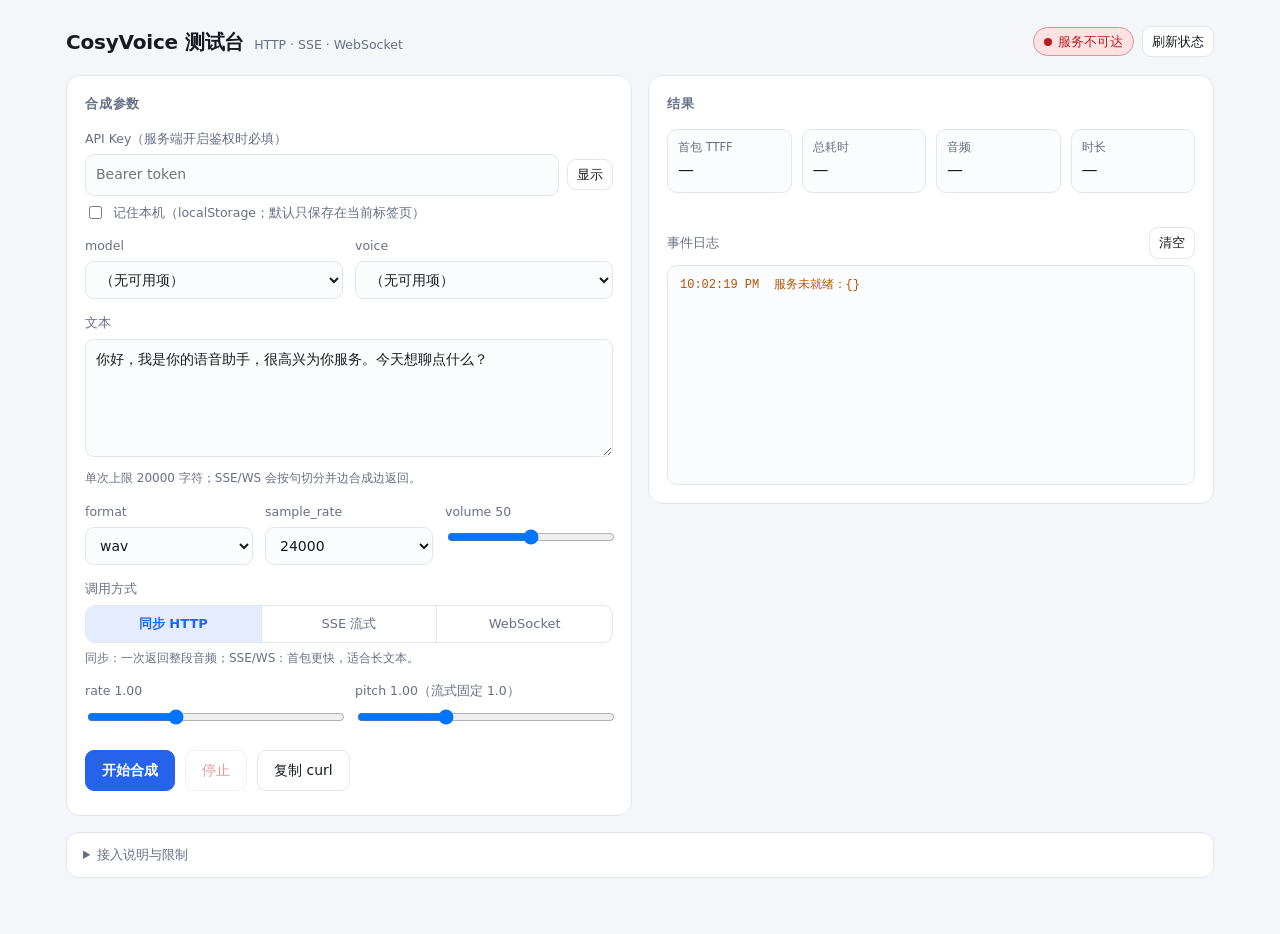
==== packages/runtime/src/cosyvoice_runtime/web/index.html @ f46a4af8 "feat: 添加自包含的浏览器测试控制台UI 新增静态UI页面路由，支持通过配置启用/禁用，添加相关配置项、包数据配置及测试用例。该UI为单HTML文件，无需构建步骤，可用于GPU主机验证，API密钥" ====
<!doctype html>
<html lang="zh-CN">
<head>
<meta charset="utf-8">
<meta name="viewport" content="width=device-width, initial-scale=1">
<meta name="color-scheme" content="light dark">
<title>CosyVoice 测试台</title>
<style>
  :root {
    --bg: #f4f6f9;
    --panel: #ffffff;
    --text: #171a20;
    --muted: #667085;
    --line: #e2e6ec;
    --field: #fbfcfd;
    --accent: #2563eb;
    --accent-text: #ffffff;
    --accent-weak: #e4edff;
    --ok: #15803d;
    --ok-weak: #dcfce7;
    --warn: #b45309;
    --warn-weak: #fef3c7;
    --err: #b91c1c;
    --err-weak: #fee2e2;
    --mono: ui-monospace, SFMono-Regular, Menlo, Consolas, "Liberation Mono", monospace;
  }
  @media (prefers-color-scheme: dark) {
    :root {
      --bg: #0e1116;
      --panel: #161a21;
      --text: #e7eaf0;
      --muted: #98a1b0;
      --line: #2a303b;
      --field: #1b2029;
      --accent: #5b9bff;
      --accent-text: #0b1220;
      --accent-weak: #1b2b47;
      --ok: #4ade80;
      --ok-weak: #14301f;
      --warn: #fbbf24;
      --warn-weak: #33270b;
      --err: #f87171;
      --err-weak: #38151a;
    }
  }
  * { box-sizing: border-box; }
  html, body { margin: 0; }
  body {
    background: var(--bg);
    color: var(--text);
    font: 14px/1.55 system-ui, -apple-system, "Segoe UI", "Noto Sans SC", "PingFang SC", "Microsoft YaHei", sans-serif;
  }
  .wrap { max-width: 1180px; margin: 0 auto; padding: 26px 16px 56px; }
  header { display: flex; align-items: center; justify-content: space-between; gap: 14px; flex-wrap: wrap; margin-bottom: 18px; }
  .brand { display: flex; align-items: baseline; gap: 10px; flex-wrap: wrap; }
  h1 { font-size: 20px; line-height: 1.2; margin: 0; letter-spacing: -0.01em; }
  .sub { color: var(--muted); font-size: 12.5px; }
  .status-line { display: flex; align-items: center; gap: 8px; flex-wrap: wrap; }
  .badge {
    display: inline-flex; align-items: center; gap: 6px;
    border: 1px solid var(--line); border-radius: 999px;
    padding: 4px 10px; font-size: 12.5px; color: var(--muted); background: var(--panel);
  }
  .dot { width: 8px; height: 8px; border-radius: 50%; background: var(--muted); flex: none; }
  .badge.ok { color: var(--ok); border-color: color-mix(in srgb, var(--ok) 40%, var(--line)); background: var(--ok-weak); }
  .badge.ok .dot { background: var(--ok); }
  .badge.warn { color: var(--warn); border-color: color-mix(in srgb, var(--warn) 40%, var(--line)); background: var(--warn-weak); }
  .badge.warn .dot { background: var(--warn); }
  .badge.err { color: var(--err); border-color: color-mix(in srgb, var(--err) 40%, var(--line)); background: var(--err-weak); }
  .badge.err .dot { background: var(--err); }
  button.small { padding: 5px 9px; font-size: 12.5px; }
  main { display: grid; grid-template-columns: minmax(0, 1fr) minmax(0, 1fr); gap: 16px; align-items: start; }
  @media (max-width: 920px) { main { grid-template-columns: minmax(0, 1fr); } }
  .panel {
    background: var(--panel); border: 1px solid var(--line); border-radius: 14px;
    padding: 18px; min-width: 0;
  }
  .panel h2 { font-size: 13px; text-transform: uppercase; letter-spacing: 0.06em; color: var(--muted); margin: 0 0 14px; font-weight: 600; }
  .field { margin-bottom: 14px; }
  .field > label, .legend { display: block; font-size: 12.5px; color: var(--muted); margin-bottom: 6px; }
  input[type="text"], input[type="password"], input[type="number"], select, textarea {
    width: 100%; background: var(--field); color: var(--text);
    border: 1px solid var(--line); border-radius: 9px; padding: 9px 10px;
    font: inherit; outline: none;
  }
  input:focus, select:focus, textarea:focus { border-color: var(--accent); box-shadow: 0 0 0 3px color-mix(in srgb, var(--accent) 18%, transparent); }
  textarea { resize: vertical; min-height: 118px; }
  .row { display: grid; grid-template-columns: repeat(2, minmax(0, 1fr)); gap: 12px; }
  .row.three { grid-template-columns: repeat(3, minmax(0, 1fr)); }
  @media (max-width: 560px) { .row, .row.three { grid-template-columns: minmax(0, 1fr); } }
  .seg { display: flex; border: 1px solid var(--line); border-radius: 10px; overflow: hidden; }
  .seg input { position: absolute; opacity: 0; pointer-events: none; }
  .seg label {
    flex: 1; text-align: center; padding: 8px 6px; cursor: pointer;
    font-size: 13px; color: var(--muted); border-right: 1px solid var(--line); user-select: none;
  }
  .seg label:last-of-type { border-right: 0; }
  .seg input:checked + label { background: var(--accent-weak); color: var(--accent); font-weight: 600; }
  .actions { display: flex; gap: 10px; flex-wrap: wrap; margin-top: 4px; }
  button {
    font: inherit; cursor: pointer; border-radius: 9px; padding: 9px 16px;
    border: 1px solid var(--line); background: var(--panel); color: var(--text);
  }
  button:hover:not(:disabled) { border-color: var(--accent); }
  button.primary { background: var(--accent); border-color: var(--accent); color: var(--accent-text); font-weight: 600; }
  button.primary:hover:not(:disabled) { filter: brightness(1.06); }
  button.danger { color: var(--err); }
  button:disabled { opacity: 0.45; cursor: not-allowed; }
  .hint { color: var(--muted); font-size: 12px; margin-top: 6px; }
  .metrics { display: grid; grid-template-columns: repeat(4, minmax(0, 1fr)); gap: 10px; margin-bottom: 14px; }
  @media (max-width: 560px) { .metrics { grid-template-columns: repeat(2, minmax(0, 1fr)); } }
  .metric { border: 1px solid var(--line); border-radius: 10px; padding: 9px 10px; background: var(--field); min-width: 0; }
  .metric .k { font-size: 11.5px; color: var(--muted); white-space: nowrap; overflow: hidden; text-overflow: ellipsis; }
  .metric .v { font-size: 16px; font-variant-numeric: tabular-nums; margin-top: 2px; overflow: hidden; text-overflow: ellipsis; }
  audio { width: 100%; margin: 4px 0 12px; }
  .log-head { display: flex; justify-content: space-between; align-items: center; gap: 8px; margin: 14px 0 6px; }
  pre#log {
    margin: 0; height: 220px; overflow: auto; background: var(--field); color: var(--text);
    border: 1px solid var(--line); border-radius: 10px; padding: 10px 12px;
    font-family: var(--mono); font-size: 12px; line-height: 1.6; white-space: pre-wrap; word-break: break-word;
  }
  .log-line.err { color: var(--err); }
  .log-line.ok { color: var(--ok); }
  .log-line.warn { color: var(--warn); }
  .log-line.dim { color: var(--muted); }
  details { margin-top: 16px; border: 1px solid var(--line); border-radius: 12px; background: var(--panel); padding: 12px 16px; }
  details summary { cursor: pointer; color: var(--muted); font-size: 13px; }
  details h3 { font-size: 13px; margin: 14px 0 6px; }
  details p, details li { color: var(--muted); font-size: 12.5px; }
  code { font-family: var(--mono); font-size: 12px; background: var(--field); border: 1px solid var(--line); border-radius: 5px; padding: 1px 5px; }
  .inline { display: flex; gap: 8px; align-items: center; }
  .inline input[type="checkbox"] { width: auto; }
  .inline label { margin: 0; font-size: 12.5px; color: var(--muted); }
  .grow { flex: 1; min-width: 0; }
</style>
</head>
<body>
<div class="wrap">
  <header>
    <div class="brand">
      <h1>CosyVoice 测试台</h1>
      <span class="sub">HTTP · SSE · WebSocket</span>
    </div>
    <div class="status-line">
      <span class="badge" id="status"><span class="dot"></span><span id="status-text">检查中…</span></span>
      <button type="button" class="small" id="refresh">刷新状态</button>
    </div>
  </header>

  <main>
    <section class="panel">
      <h2>合成参数</h2>

      <div class="field">
        <label for="api-key">API Key（服务端开启鉴权时必填）</label>
        <div class="inline">
          <input class="grow" type="password" id="api-key" autocomplete="off" placeholder="Bearer token">
          <button type="button" class="small" id="toggle-key" aria-label="显示或隐藏 API Key">显示</button>
        </div>
        <div class="inline" style="margin-top:7px">
          <input type="checkbox" id="remember-key">
          <label for="remember-key">记住本机（localStorage；默认只保存在当前标签页）</label>
        </div>
      </div>

      <div class="row">
        <div class="field">
          <label for="model">model</label>
          <select id="model"></select>
        </div>
        <div class="field">
          <label for="voice">voice</label>
          <select id="voice"></select>
        </div>
      </div>

      <div class="field">
        <label for="text">文本</label>
        <textarea id="text" spellcheck="false">你好，我是你的语音助手，很高兴为你服务。今天想聊点什么？</textarea>
        <div class="hint">单次上限 20000 字符；SSE/WS 会按句切分并边合成边返回。</div>
      </div>

      <div class="row three">
        <div class="field">
          <label for="format">format</label>
          <select id="format">
            <option value="wav">wav</option>
            <option value="pcm">pcm</option>
            <option value="mp3">mp3</option>
            <option value="opus">opus（仅同步）</option>
          </select>
        </div>
        <div class="field">
          <label for="sample-rate">sample_rate</label>
          <select id="sample-rate">
            <option>8000</option>
            <option>12000</option>
            <option>16000</option>
            <option>22050</option>
            <option selected>24000</option>
            <option>44100</option>
            <option>48000</option>
          </select>
        </div>
        <div class="field">
          <label for="volume">volume <span id="volume-val">50</span></label>
          <input type="range" id="volume" min="0" max="100" step="1" value="50" style="width:100%">
        </div>
      </div>

      <div class="field">
        <span class="legend">调用方式</span>
        <div class="seg" role="radiogroup" aria-label="调用方式">
          <input type="radio" name="mode" id="mode-sync" value="sync" checked><label for="mode-sync">同步 HTTP</label>
          <input type="radio" name="mode" id="mode-sse" value="sse"><label for="mode-sse">SSE 流式</label>
          <input type="radio" name="mode" id="mode-ws" value="ws"><label for="mode-ws">WebSocket</label>
        </div>
        <div class="hint" id="mode-hint">同步：一次返回整段音频；SSE/WS：首包更快，适合长文本。</div>
      </div>

      <div class="row">
        <div class="field">
          <label for="rate">rate <span id="rate-val">1.00</span></label>
          <input type="range" id="rate" min="0.5" max="2" step="0.05" value="1" style="width:100%">
        </div>
        <div class="field">
          <label for="pitch">pitch <span id="pitch-val">1.00</span>（流式固定 1.0）</label>
          <input type="range" id="pitch" min="0.5" max="2" step="0.05" value="1" style="width:100%">
        </div>
      </div>

      <div class="actions">
        <button type="button" class="primary" id="synthesize">开始合成</button>
        <button type="button" class="danger" id="stop" disabled>停止</button>
        <button type="button" id="copy-curl">复制 curl</button>
      </div>
      <div class="hint" id="run-hint"></div>
    </section>

    <section class="panel">
      <h2>结果</h2>
      <div class="metrics">
        <div class="metric"><div class="k">首包 TTFF</div><div class="v" id="m-ttff">—</div></div>
        <div class="metric"><div class="k">总耗时</div><div class="v" id="m-total">—</div></div>
        <div class="metric"><div class="k">音频</div><div class="v" id="m-bytes">—</div></div>
        <div class="metric"><div class="k">时长</div><div class="v" id="m-duration">—</div></div>
      </div>

      <audio id="audio" controls hidden></audio>
      <div class="inline" style="margin-bottom:12px">
        <a id="download" href="#" download hidden>下载音频</a>
        <span class="hint" id="request-id"></span>
      </div>

      <div class="log-head">
        <span class="legend" style="margin:0">事件日志</span>
        <button type="button" class="small" id="clear-log">清空</button>
      </div>
      <pre id="log" aria-live="polite"></pre>
    </section>
  </main>

  <details>
    <summary>接入说明与限制</summary>
    <h3>端点</h3>
    <p>
      同步 / SSE：<code>POST /api/v1/services/audio/tts/SpeechSynthesizer</code>；
      SSE 需加 <code>X-DashScope-SSE: enable</code>。
      WebSocket：<code>/api-ws/v1/inference</code>，流程为
      <code>run-task → task-started → continue-task → finish-task → task-finished</code>，
      音频通过二进制帧返回。
    </p>
    <h3>本页如何使用</h3>
    <p>
      <code>model</code> 和 <code>voice</code> 是服务端配置里的 key（本页从
      <code>/readyz</code> 读取），不是百炼别名。API Key 只保存在浏览器里，不会写到服务端。
    </p>
    <h3>WebSocket 与鉴权</h3>
    <p>
      浏览器的 WebSocket API 不能自定义 <code>Authorization</code> 头。服务端
      <code>auth.enabled=true</code> 时，本页的 WebSocket 模式会以 4401 关闭，
      请改用同步/SSE 模式，或在内网验收时临时关闭鉴权。同步/SSE 会正常携带 Bearer key。
    </p>
    <h3>格式与播放</h3>
    <p>
      PCM 按 16-bit 单声道实时调度播放；wav 流会剥掉首帧的 44 字节头；
      mp3 流在支持 MediaSource 的浏览器上边收边播，否则收完后整段播放。
      opus 不能用于流式，只能走同步。流式时 <code>pitch</code> 必须为 1.0。
    </p>
  </details>
</div>

<script>
(() => {
  'use strict';

  // Everything is same-origin and relative to the page, so the console also
  // works when mounted behind a path-prefixing proxy.
  const pagePath = location.pathname;
  const base = pagePath.endsWith('/ui/')
    ? pagePath.slice(0, -4)
    : pagePath.replace(/\/ui$/, '/');
  const HTTP_URL = base + 'api/v1/services/audio/tts/SpeechSynthesizer';
  const HEALTH_URL = base + 'healthz';
  const READY_URL = base + 'readyz';
  const WS_URL = (location.protocol === 'https:' ? 'wss://' : 'ws://')
    + location.host + base + 'api-ws/v1/inference';

  const $ = (id) => document.getElementById(id);
  const els = {
    status: $('status'), statusText: $('status-text'), refresh: $('refresh'),
    apiKey: $('api-key'), toggleKey: $('toggle-key'), remember: $('remember-key'),
    model: $('model'), voice: $('voice'), text: $('text'),
    format: $('format'), sampleRate: $('sample-rate'),
    volume: $('volume'), volumeVal: $('volume-val'),
    rate: $('rate'), rateVal: $('rate-val'), pitch: $('pitch'), pitchVal: $('pitch-val'),
    modeHint: $('mode-hint'), synthesize: $('synthesize'), stop: $('stop'),
    copyCurl: $('copy-curl'), runHint: $('run-hint'),
    audio: $('audio'), download: $('download'), requestId: $('request-id'),
    log: $('log'), clearLog: $('clear-log'),
    mTtff: $('m-ttff'), mTotal: $('m-total'), mBytes: $('m-bytes'), mDuration: $('m-duration'),
  };

  // ---------------------------------------------------------------- helpers
  const now = () => performance.now();
  const uuid = () => (crypto.randomUUID
    ? crypto.randomUUID()
    : 'ui-' + Date.now().toString(36) + '-' + Math.random().toString(36).slice(2, 10));

  function fmtBytes(n) {
    if (!n) return '—';
    if (n < 1024) return n + ' B';
    if (n < 1024 * 1024) return (n / 1024).toFixed(1) + ' KB';
    return (n / 1024 / 1024).toFixed(2) + ' MB';
  }
  function fmtMs(ms) {
    if (ms == null) return '—';
    return ms < 1000 ? Math.round(ms) + ' ms' : (ms / 1000).toFixed(2) + ' s';
  }
  function fmtSec(s) {
    if (!s) return '—';
    return s.toFixed(2) + ' s';
  }
  function b64ToBytes(text) {
    const bin = atob(text);
    const out = new Uint8Array(bin.length);
    for (let i = 0; i < bin.length; i += 1) out[i] = bin.charCodeAt(i);
    return out;
  }
  function wavBlob(pcm, rate) {
    const header = new ArrayBuffer(44);
    const view = new DataView(header);
    const str = (offset, text) => {
      for (let i = 0; i < text.length; i += 1) view.setUint8(offset + i, text.charCodeAt(i));
    };
    str(0, 'RIFF');
    view.setUint32(4, 36 + pcm.length, true);
    str(8, 'WAVE');
    str(12, 'fmt ');
    view.setUint32(16, 16, true);
    view.setUint16(20, 1, true);
    view.setUint16(22, 1, true);
    view.setUint32(24, rate, true);
    view.setUint32(28, rate * 2, true);
    view.setUint16(32, 2, true);
    view.setUint16(34, 16, true);
    str(36, 'data');
    view.setUint32(40, pcm.length, true);
    return new Blob([header, pcm], { type: 'audio/wav' });
  }
  const MIME = { pcm: 'audio/L16', wav: 'audio/wav', mp3: 'audio/mpeg', opus: 'audio/opus' };

  function log(message, level) {
    const line = document.createElement('div');
    line.className = 'log-line' + (level ? ' ' + level : '');
    line.textContent = new Date().toLocaleTimeString() + '  ' + message;
    els.log.append(line);
    els.log.scrollTop = els.log.scrollHeight;
    while (els.log.childElementCount > 400) els.log.firstElementChild.remove();
  }

  function setStatus(kind, text) {
    els.status.className = 'badge' + (kind ? ' ' + kind : '');
    els.statusText.textContent = text;
  }

  // ---------------------------------------------------------------- state
  let controller = null;
  let activeSink = null;
  let activeSocket = null;
  let playbackUrl = null;
  const metrics = { started: 0, first: null, bytes: 0, duration: 0, ended: null };

  function resetMetrics() {
    metrics.started = now();
    metrics.first = null;
    metrics.bytes = 0;
    metrics.duration = 0;
    metrics.ended = null;
    renderMetrics();
  }
  function renderMetrics() {
    const ttff = metrics.first == null ? null : metrics.first - metrics.started;
    const total = metrics.ended == null ? null : metrics.ended - metrics.started;
    els.mTtff.textContent = fmtMs(ttff);
    els.mTotal.textContent = fmtMs(total);
    els.mBytes.textContent = fmtBytes(metrics.bytes);
    els.mDuration.textContent = fmtSec(metrics.duration);
  }
  function markFirst() {
    if (metrics.first == null) {
      metrics.first = now();
      renderMetrics();
    }
  }
  function addAudio(bytes, sampleRate, isPcm) {
    metrics.bytes += bytes.length;
    if (isPcm) metrics.duration += bytes.length / 2 / sampleRate;
    renderMetrics();
  }

  // ---------------------------------------------------------------- players
  class PcmSink {
    constructor(sampleRate, stripHeader) {
      this.rate = sampleRate;
      this.strip = stripHeader ? 44 : 0;
      this.ctx = new (window.AudioContext || window.webkitAudioContext)();
      this.ctx.resume().catch(() => {});
      this.next = 0;
      this.tail = null;
      this.sources = new Set();
      this.closed = false;
    }
    push(bytes) {
      if (this.closed) return;
      let data = bytes;
      if (this.strip > 0) {
        if (data.length <= this.strip) { this.strip -= data.length; return; }
        data = data.subarray(this.strip);
        this.strip = 0;
      }
      if (this.tail) {
        const merged = new Uint8Array(this.tail.length + data.length);
        merged.set(this.tail);
        merged.set(data, this.tail.length);
        data = merged;
        this.tail = null;
      }
      if (data.length % 2 === 1) {
        this.tail = data.slice(data.length - 1);
        data = data.subarray(0, data.length - 1);
      }
      if (!data.length) return;
      const samples = new Int16Array(data.buffer, data.byteOffset, data.length / 2);
      const buffer = this.ctx.createBuffer(1, samples.length, this.rate);
      const channel = buffer.getChannelData(0);
      for (let i = 0; i < samples.length; i += 1) channel[i] = samples[i] / 32768;
      const source = this.ctx.createBufferSource();
      source.buffer = buffer;
      source.connect(this.ctx.destination);
      const start = Math.max(this.ctx.currentTime + 0.05, this.next);
      source.start(start);
      this.next = start + buffer.duration;
      source.onended = () => this.sources.delete(source);
      this.sources.add(source);
    }
    finish() { return null; }
    stop() {
      this.closed = true;
      for (const source of this.sources) { try { source.stop(); } catch { /* already stopped */ } }
      this.sources.clear();
      try { this.ctx.close(); } catch { /* already closed */ }
    }
  }

  class Mp3Sink {
    constructor() {
      this.queue = [];
      this.chunks = [];
      this.sb = null;
      this.busy = false;
      this.ended = false;
      this.closed = false;
      this.supported = typeof MediaSource !== 'undefined'
        && MediaSource.isTypeSupported('audio/mpeg');
      if (!this.supported) return;
      this.audio = new Audio();
      this.audio.preload = 'auto';
      this.ms = new MediaSource();
      this.audio.src = URL.createObjectURL(this.ms);
      this.ms.addEventListener('sourceopen', () => {
        try {
          this.sb = this.ms.addSourceBuffer('audio/mpeg');
        } catch (err) {
          this.supported = false;
          return;
        }
        this.sb.addEventListener('updateend', () => {
          this.busy = false;
          this.flush();
          this.maybeEnd();
        });
        this.flush();
      });
      this.audio.play().catch(() => {});
    }
    push(bytes) {
      if (this.closed) return;
      if (!this.supported) { this.chunks.push(bytes); return; }
      this.queue.push(bytes);
      this.flush();
    }
    flush() {
      if (!this.sb || this.busy || this.sb.updating || !this.queue.length) return;
      this.busy = true;
      try { this.sb.appendBuffer(this.queue.shift()); } catch { this.busy = false; }
    }
    maybeEnd() {
      if (!this.ended || !this.sb || this.busy || this.sb.updating || this.queue.length) return;
      if (this.ms.readyState === 'open') { try { this.ms.endOfStream(); } catch { /* closed */ } }
    }
    finish() {
      this.ended = true;
      this.maybeEnd();
      return this.supported ? null : new Blob(this.chunks, { type: 'audio/mpeg' });
    }
    stop() {
      this.closed = true;
      if (this.audio) {
        this.audio.pause();
        this.audio.removeAttribute('src');
        try { this.audio.load(); } catch { /* ignore */ }
      }
    }
  }

  function makeSink() {
    const format = els.format.value;
    const rate = Number(els.sampleRate.value);
    if (format === 'pcm') return new PcmSink(rate, false);
    if (format === 'wav') return new PcmSink(rate, true);
    if (format === 'mp3') return new Mp3Sink();
    throw new Error('流式模式不支持 opus，请改用 wav / pcm / mp3');
  }

  function stopPlayback() {
    if (activeSink) { activeSink.stop(); activeSink = null; }
    els.audio.pause();
    els.audio.removeAttribute('src');
    if (playbackUrl) { URL.revokeObjectURL(playbackUrl); playbackUrl = null; }
    els.audio.hidden = true;
  }

  function playBlob(blob, filename) {
    stopPlayback();
    playbackUrl = URL.createObjectURL(blob);
    els.audio.src = playbackUrl;
    els.audio.hidden = false;
    els.audio.play().catch((err) => log('浏览器拦截了自动播放：' + err.message, 'warn'));
    els.download.href = playbackUrl;
    els.download.download = filename;
    els.download.hidden = false;
  }

  // ---------------------------------------------------------------- request
  function requestBody() {
    const input = {
      text: els.text.value,
      voice: els.voice.value,
      format: els.format.value,
      sample_rate: Number(els.sampleRate.value),
      volume: Number(els.volume.value),
      rate: Number(els.rate.value),
      pitch: Number(els.pitch.value),
      seed: 0,
    };
    return { model: els.model.value, input };
  }

  function apiHeaders(extra) {
    const headers = Object.assign({
      'Content-Type': 'application/json',
      'X-Request-Id': uuid(),
    }, extra || {});
    const key = els.apiKey.value.trim();
    if (key) headers.Authorization = 'Bearer ' + key;
    return headers;
  }

  function readApiError(payload, status) {
    const message = (payload && (payload.message || payload.code)) || ('HTTP ' + status);
    const error = new Error(message);
    error.code = payload && payload.code;
    error.requestId = payload && payload.request_id;
    return error;
  }

  function validate() {
    if (!els.text.value.trim()) throw new Error('文本不能为空');
    if (!els.model.value || !els.voice.value) throw new Error('没有可用的 model / voice，请先确认 /readyz');
    const streaming = document.querySelector('input[name="mode"]:checked').value !== 'sync';
    if (streaming && els.format.value === 'opus') throw new Error('流式模式不支持 opus');
    if (streaming && Number(els.pitch.value) !== 1) throw new Error('流式模式 pitch 必须为 1.0');
  }

  // ---------------------------------------------------------------- sync
  async function runSync(signal) {
    const response = await fetch(HTTP_URL, {
      method: 'POST',
      headers: apiHeaders(),
      body: JSON.stringify(requestBody()),
      signal,
    });
    const payload = await response.json().catch(() => ({}));
    if (!response.ok) throw readApiError(payload, response.status);

    const audio = (payload.output && payload.output.audio) || {};
    let bytes;
    if (audio.data) {
      bytes = b64ToBytes(audio.data);
    } else if (audio.url) {
      log('音频以 URL 返回，正在下载…', 'dim');
      const audioResponse = await fetch(audio.url);
      bytes = new Uint8Array(await audioResponse.arrayBuffer());
    } else {
      throw new Error('响应里没有音频数据');
    }

    const format = els.format.value;
    const rate = Number(els.sampleRate.value);
    const blob = format === 'pcm' ? wavBlob(bytes, rate) : new Blob([bytes], { type: MIME[format] });
    markFirst();
    addAudio(bytes, rate, format === 'pcm');
    playBlob(blob, 'cosyvoice-' + Date.now() + '.' + (format === 'pcm' ? 'wav' : format));
    finishOk(payload);
  }

  // ---------------------------------------------------------------- SSE
  async function runSse(signal) {
    const sink = makeSink();
    activeSink = sink;
    const response = await fetch(HTTP_URL, {
      method: 'POST',
      headers: apiHeaders({ 'X-DashScope-SSE': 'enable' }),
      body: JSON.stringify(requestBody()),
      signal,
    });
    if (!response.ok) {
      const payload = await response.json().catch(() => ({}));
      throw readApiError(payload, response.status);
    }
    if (!response.body) throw new Error('当前浏览器不支持流式响应');

    const reader = response.body.getReader();
    const decoder = new TextDecoder();
    const rate = Number(els.sampleRate.value);
    const format = els.format.value;
    let buffer = '';
    let final = null;

    for (;;) {
      const { value, done } = await reader.read();
      if (done) break;
      buffer += decoder.decode(value, { stream: true });
      let split;
      while ((split = buffer.indexOf('\n\n')) >= 0) {
        const block = buffer.slice(0, split);
        buffer = buffer.slice(split + 2);
        for (const line of block.split('\n')) {
          if (!line.startsWith('data:')) continue;
          const event = JSON.parse(line.slice(5).trim());
          const output = event.output || {};
          if (output.type) log('SSE ' + output.type + (output.sentence ? ' #' + output.sentence.index : ''), 'dim');
          const data = (output.audio && output.audio.data) || '';
          if (data) {
            const bytes = b64ToBytes(data);
            markFirst();
            addAudio(bytes, rate, format !== 'mp3');
            sink.push(bytes);
          }
          if (output.finish_reason === 'stop') final = event;
        }
      }
    }

    if (!final) throw new Error('SSE 流在 finish_reason=stop 之前结束');
    const fallback = sink.finish();
    if (fallback) playBlob(fallback, 'cosyvoice-' + Date.now() + '.mp3');
    finishOk(final);
  }

  // ---------------------------------------------------------------- WS
  function runWs(signal) {
    return new Promise((resolve, reject) => {
      const socket = new WebSocket(WS_URL);
      socket.binaryType = 'arraybuffer';
      activeSocket = socket;
      const sink = makeSink();
      activeSink = sink;
      const rate = Number(els.sampleRate.value);
      const format = els.format.value;
      const taskId = uuid();
      let settled = false;
      let taskStarted = false;
      const timeout = setTimeout(() => fail(new Error('WebSocket 超时（180s）')), 180000);

      function cleanup() {
        clearTimeout(timeout);
        try { socket.close(); } catch { /* already closed */ }
        if (activeSocket === socket) activeSocket = null;
      }
      function fail(error) {
        if (settled) return;
        settled = true;
        cleanup();
        reject(error);
      }
      function done() {
        if (settled) return;
        settled = true;
        cleanup();
        resolve();
      }
      function send(payload) { socket.send(JSON.stringify(payload)); }

      socket.onopen = () => {
        log('WS 已连接 ' + taskId, 'dim');
        send({
          header: { action: 'run-task', task_id: taskId, streaming: 'duplex' },
          payload: {
            task_group: 'audio',
            task: 'tts',
            function: 'SpeechSynthesizer',
            model: els.model.value,
            parameters: {
              voice: els.voice.value,
              format,
              sample_rate: rate,
              volume: Number(els.volume.value),
              rate: Number(els.rate.value),
            },
            input: {},
          },
        });
      };
      socket.onerror = () => fail(new Error('WebSocket 连接失败'));
      socket.onclose = (event) => {
        if (!settled) {
          let hint = '';
          if (event.code === 4401) {
            hint = '（服务端开启了鉴权：浏览器 WS 无法携带 Authorization，请改用同步/SSE）';
          }
          fail(new Error('WebSocket 关闭 code=' + event.code + hint));
        }
      };
      socket.onmessage = (event) => {
        if (typeof event.data !== 'string') {
          const bytes = new Uint8Array(event.data);
          markFirst();
          addAudio(bytes, rate, format !== 'mp3');
          sink.push(bytes);
          return;
        }
        const message = JSON.parse(event.data);
        const header = message.header || {};
        const name = header.event;
        if (name === 'task-started') {
          taskStarted = true;
          log('WS task-started', 'dim');
          send({
            header: { action: 'continue-task', task_id: taskId, streaming: 'duplex' },
            payload: { input: { text: els.text.value } },
          });
          send({
            header: { action: 'finish-task', task_id: taskId, streaming: 'duplex' },
            payload: { input: {} },
          });
          return;
        }
        if (name === 'result-generated') {
          const output = (message.payload && message.payload.output) || {};
          if (output.type) log('WS ' + output.type + (output.sentence ? ' #' + output.sentence.index : ''), 'dim');
          const data = (output.audio && output.audio.data) || '';
          if (data) {
            const bytes = b64ToBytes(data);
            markFirst();
            addAudio(bytes, rate, format !== 'mp3');
            sink.push(bytes);
          }
          return;
        }
        if (name === 'task-finished') {
          log('WS task-finished', 'ok');
          const fallback = sink.finish();
          if (fallback) playBlob(fallback, 'cosyvoice-' + Date.now() + '.mp3');
          finishOk({ request_id: header.attributes && header.attributes.request_uuid });
          done();
          return;
        }
        if (name === 'task-failed') {
          const error = new Error((header.error_code || 'TaskFailed') + ': ' + (header.error_message || ''));
          error.code = header.error_code;
          fail(error);
        }
      };

      signal.addEventListener('abort', () => {
        if (settled) return;
        log('正在取消任务…', 'warn');
        try {
          send({
            header: { action: 'finish-task', task_id: taskId, streaming: 'duplex' },
            payload: { input: { directive: 'cancel' } },
          });
        } catch { /* socket already gone */ }
        setTimeout(() => { try { socket.close(); } catch { /* ignore */ } }, 300);
        setTimeout(() => fail(new Error('已取消')), 3000);
      });

      // Some flows can start producing audio before task-started; the timeout
      // covers a server that never answers at all.
      void taskStarted;
    });
  }

  // ---------------------------------------------------------------- drivers
  function finishOk(payload) {
    metrics.ended = now();
    renderMetrics();
    if (payload && payload.request_id) {
      els.requestId.textContent = 'request_id: ' + payload.request_id;
    }
    const usage = payload && payload.usage;
    if (usage && usage.characters) log('计费字符数 ' + usage.characters, 'dim');
    log('合成完成：' + fmtBytes(metrics.bytes) + '，' + fmtMs(metrics.ended - metrics.started), 'ok');
  }

  async function synthesize() {
    if (controller) return;
    stopPlayback();
    els.log.replaceChildren();
    els.requestId.textContent = '';
    els.download.hidden = true;
    els.runHint.textContent = '';
    try {
      validate();
    } catch (error) {
      els.runHint.textContent = error.message;
      log(error.message, 'err');
      return;
    }

    const mode = document.querySelector('input[name="mode"]:checked').value;
    controller = new AbortController();
    setRunning(true);
    resetMetrics();
    log('开始合成：mode=' + mode + ' model=' + els.model.value + ' voice=' + els.voice.value, 'dim');

    try {
      if (mode === 'sync') await runSync(controller.signal);
      else if (mode === 'sse') await runSse(controller.signal);
      else await runWs(controller.signal);
    } catch (error) {
      if (error.name === 'AbortError' || error.message === '已取消') {
        log('已取消', 'warn');
      } else {
        const detail = error.code ? error.code + ': ' + error.message : error.message;
        els.runHint.textContent = detail;
        log(detail, 'err');
      }
      metrics.ended = now();
      renderMetrics();
    } finally {
      controller = null;
      setRunning(false);
    }
  }

  function stop() {
    if (controller) controller.abort();
    if (activeSocket) { try { activeSocket.close(); } catch { /* ignore */ } }
    stopPlayback();
    setRunning(false);
    controller = null;
    log('已停止', 'warn');
  }

  function setRunning(running) {
    els.synthesize.disabled = running;
    els.stop.disabled = !running;
    els.synthesize.textContent = running ? '合成中…' : '开始合成';
  }

  // ---------------------------------------------------------------- status
  function fillSelect(select, values) {
    const previous = select.value;
    select.replaceChildren();
    if (!values.length) {
      const option = document.createElement('option');
      option.value = '';
      option.textContent = '（无可用项）';
      select.append(option);
      return;
    }
    for (const value of values) {
      const option = document.createElement('option');
      option.value = value;
      option.textContent = value;
      select.append(option);
    }
    if (values.includes(previous)) select.value = previous;
  }

  async function refreshStatus() {
    setStatus('warn', '检查中…');
    try {
      const health = await fetch(HEALTH_URL, { cache: 'no-store' });
      const healthBody = await health.json().catch(() => ({}));
      const ready = await fetch(READY_URL, { cache: 'no-store' });
      const readyBody = await ready.json().catch(() => ({}));
      if (ready.ok) {
        setStatus('ok', 'ready · ' + (readyBody.engine || 'engine'));
        fillSelect(els.model, readyBody.models || []);
        fillSelect(els.voice, readyBody.voices || []);
        log('服务就绪：models=' + (readyBody.models || []).join(',')
          + ' voices=' + (readyBody.voices || []).join(','), 'ok');
      } else {
        setStatus('err', (readyBody.status || 'not ready'));
        fillSelect(els.model, readyBody.models || []);
        fillSelect(els.voice, readyBody.voices || []);
        log('服务未就绪：' + JSON.stringify(readyBody), 'warn');
      }
      if (!health.ok && !ready.ok) setStatus('err', '服务不可达');
      els.statusText.title = 'version ' + (healthBody.version || '?')
        + ' · inflight ' + (readyBody.inflight == null ? '?' : readyBody.inflight);
    } catch (error) {
      setStatus('err', '服务不可达');
      log('状态检查失败：' + error.message, 'err');
    }
  }

  // ---------------------------------------------------------------- curl
  function curlCommand() {
    const body = JSON.stringify(requestBody(), null, 2);
    const url = location.origin + HTTP_URL;
    return 'curl -sS ' + url + ' \\\n'
      + '  -H "Authorization: Bearer $TTS_KEY" \\\n'
      + '  -H "Content-Type: application/json" \\\n'
      + '  -d ' + JSON.stringify(body);
  }

  async function copyCurl() {
    try {
      await navigator.clipboard.writeText(curlCommand());
      log('curl 已复制到剪贴板', 'ok');
    } catch {
      log('复制失败（浏览器未授权剪贴板）', 'err');
      log(curlCommand(), 'dim');
    }
  }

  // ---------------------------------------------------------------- wiring
  function syncModeHint() {
    const mode = document.querySelector('input[name="mode"]:checked').value;
    const format = els.format.value;
    if (mode !== 'sync' && format === 'opus') {
      els.modeHint.textContent = '流式模式不支持 opus，请改用 wav / pcm / mp3。';
    } else if (mode === 'ws') {
      els.modeHint.textContent = 'WebSocket：需要等待 task-started；音频以二进制帧返回。开启鉴权时浏览器 WS 无法带 key。';
    } else if (mode === 'sse') {
      els.modeHint.textContent = 'SSE：按句返回 sentence-begin / sentence-synthesis / sentence-end。';
    } else {
      els.modeHint.textContent = '同步：一次返回整段音频；SSE/WS：首包更快，适合长文本。';
    }
  }

  function loadKey() {
    const remembered = localStorage.getItem('cosyvoice.apiKey');
    const session = sessionStorage.getItem('cosyvoice.apiKey');
    els.apiKey.value = session || remembered || '';
    els.remember.checked = Boolean(remembered);
  }

  function saveKey() {
    const value = els.apiKey.value.trim();
    if (els.remember.checked) {
      if (value) localStorage.setItem('cosyvoice.apiKey', value);
      else localStorage.removeItem('cosyvoice.apiKey');
      sessionStorage.removeItem('cosyvoice.apiKey');
    } else {
      localStorage.removeItem('cosyvoice.apiKey');
      if (value) sessionStorage.setItem('cosyvoice.apiKey', value);
      else sessionStorage.removeItem('cosyvoice.apiKey');
    }
  }

  els.refresh.addEventListener('click', refreshStatus);
  els.synthesize.addEventListener('click', synthesize);
  els.stop.addEventListener('click', stop);
  els.copyCurl.addEventListener('click', copyCurl);
  els.clearLog.addEventListener('click', () => els.log.replaceChildren());
  els.toggleKey.addEventListener('click', () => {
    const visible = els.apiKey.type === 'text';
    els.apiKey.type = visible ? 'password' : 'text';
    els.toggleKey.textContent = visible ? '显示' : '隐藏';
  });
  els.apiKey.addEventListener('input', saveKey);
  els.remember.addEventListener('change', saveKey);
  els.volume.addEventListener('input', () => { els.volumeVal.textContent = els.volume.value; });
  els.rate.addEventListener('input', () => { els.rateVal.textContent = Number(els.rate.value).toFixed(2); });
  els.pitch.addEventListener('input', () => { els.pitchVal.textContent = Number(els.pitch.value).toFixed(2); });
  for (const radio of document.querySelectorAll('input[name="mode"]')) {
    radio.addEventListener('change', syncModeHint);
  }
  els.format.addEventListener('change', syncModeHint);

  // Firefox keeps audio:*) off a default <AudioContext> sample rate; using the
  // requested rate in createBuffer is enough because the browser resamples.
  loadKey();
  syncModeHint();
  refreshStatus();
})();
</script>
</body>
</html>
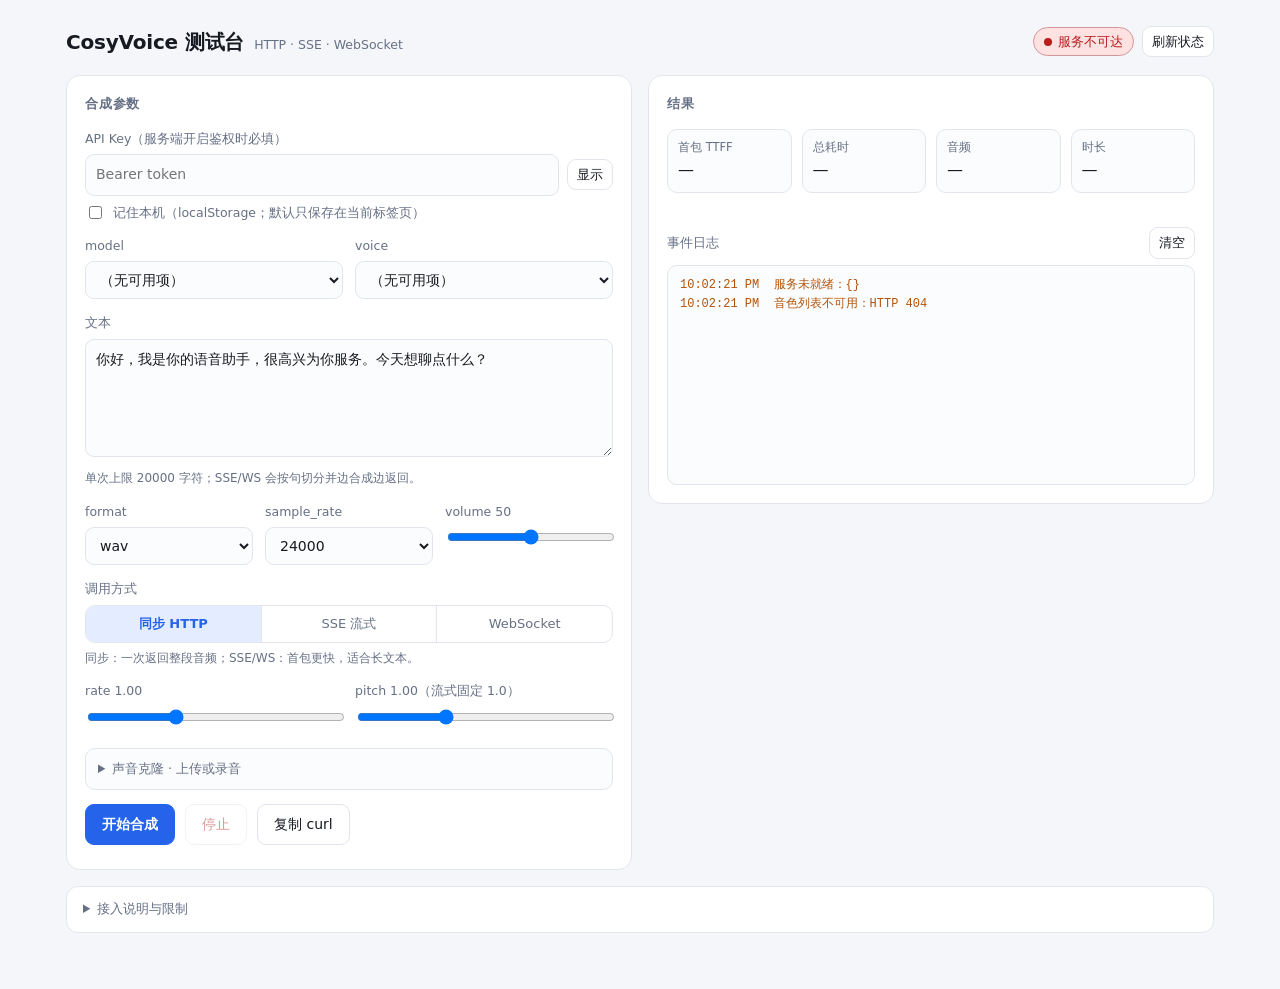
==== commit 169bfa9d: "feat: 增加声音克隆与浏览器测试台，完善 GPU 验收工具 - 新增 /api/v1/voices 列表、克隆、删除接口；参考音频支持上传或浏览器录音，服务端用 ffmpeg 归一化并以 zero" ====
--- a/packages/runtime/src/cosyvoice_runtime/web/index.html
+++ b/packages/runtime/src/cosyvoice_runtime/web/index.html
@@ -132,6 +132,15 @@
   .inline input[type="checkbox"] { width: auto; }
   .inline label { margin: 0; font-size: 12.5px; color: var(--muted); }
   .grow { flex: 1; min-width: 0; }
+  .clone-box {
+    margin: 2px 0 14px;
+    border: 1px solid var(--line);
+    border-radius: 10px;
+    padding: 10px 12px;
+    background: var(--field);
+  }
+  .clone-box > summary { cursor: pointer; font-size: 13px; color: var(--muted); }
+  .clone-box[open] > summary { margin-bottom: 12px; }
 </style>
 </head>
 <body>
@@ -229,6 +238,40 @@
         </div>
       </div>
 
+      <details class="clone-box" id="clone-box">
+        <summary>声音克隆 · 上传或录音</summary>
+
+        <div class="field" style="margin-top:12px">
+          <label for="clone-file">参考音频（1–30 秒，≤16MB）</label>
+          <input type="file" id="clone-file" accept="audio/*">
+          <div class="inline" style="margin-top:7px">
+            <button type="button" class="small" id="clone-record">开始录音</button>
+            <span class="hint" id="clone-record-status">录音需要 localhost 或 HTTPS</span>
+          </div>
+          <audio id="clone-preview" controls hidden style="margin-top:8px;width:100%"></audio>
+        </div>
+
+        <div class="field">
+          <label for="clone-transcript">参考音频的文字（必须与录音内容一致）</label>
+          <textarea id="clone-transcript" style="min-height:70px" placeholder="例如：希望你以后能够做的比我还好呦。"></textarea>
+        </div>
+
+        <div class="row">
+          <div class="field">
+            <label for="clone-name">音色名称（可选）</label>
+            <input type="text" id="clone-name" placeholder="我的音色" autocomplete="off">
+          </div>
+          <div class="field" style="display:flex;align-items:flex-end">
+            <button type="button" class="primary" id="clone-submit" style="width:100%">创建克隆音色</button>
+          </div>
+        </div>
+
+        <div class="hint" id="clone-hint"></div>
+        <div class="inline" style="margin-top:8px">
+          <button type="button" class="small danger" id="clone-delete" disabled>删除当前克隆音色</button>
+        </div>
+      </details>
+
       <div class="actions">
         <button type="button" class="primary" id="synthesize">开始合成</button>
         <button type="button" class="danger" id="stop" disabled>停止</button>
@@ -281,6 +324,12 @@
       <code>auth.enabled=true</code> 时，本页的 WebSocket 模式会以 4401 关闭，
       请改用同步/SSE 模式，或在内网验收时临时关闭鉴权。同步/SSE 会正常携带 Bearer key。
     </p>
+    <h3>声音克隆</h3>
+    <p>
+      上传或录制 1–30 秒参考音频，填写与音频完全一致的文字，点击“创建克隆音色”。
+      录音需要页面处于 localhost 或 HTTPS；其他环境请用上传。克隆音色会出现在 voice
+      下拉框中（带“克隆”标记），也可以在这里删除。
+    </p>
     <h3>格式与播放</h3>
     <p>
       PCM 按 16-bit 单声道实时调度播放；wav 流会剥掉首帧的 44 字节头；
@@ -319,6 +368,11 @@
     audio: $('audio'), download: $('download'), requestId: $('request-id'),
     log: $('log'), clearLog: $('clear-log'),
     mTtff: $('m-ttff'), mTotal: $('m-total'), mBytes: $('m-bytes'), mDuration: $('m-duration'),
+    cloneFile: $('clone-file'), cloneRecord: $('clone-record'),
+    cloneRecordStatus: $('clone-record-status'), clonePreview: $('clone-preview'),
+    cloneTranscript: $('clone-transcript'), cloneName: $('clone-name'),
+    cloneSubmit: $('clone-submit'), cloneHint: $('clone-hint'),
+    cloneDelete: $('clone-delete'),
   };
 
   // ---------------------------------------------------------------- helpers
@@ -389,6 +443,15 @@
   let activeSink = null;
   let activeSocket = null;
   let playbackUrl = null;
+  let cloneBlob = null;
+  let cloneFileName = '';
+  let cloneSource = 'upload';
+  let clonePreviewUrl = null;
+  let clonedVoiceIds = new Set();
+  let mediaRecorder = null;
+  let recordChunks = [];
+  let recordStream = null;
+  let recordTimer = null;
   const metrics = { started: 0, first: null, bytes: 0, duration: 0, ended: null };
 
   function resetMetrics() {
@@ -578,10 +641,15 @@
   }
 
   function apiHeaders(extra) {
-    const headers = Object.assign({
+    const headers = authHeaders(Object.assign({
       'Content-Type': 'application/json',
       'X-Request-Id': uuid(),
-    }, extra || {});
+    }, extra || {}));
+    return headers;
+  }
+
+  function authHeaders(extra) {
+    const headers = Object.assign({}, extra || {});
     const key = els.apiKey.value.trim();
     if (key) headers.Authorization = 'Bearer ' + key;
     return headers;
@@ -891,6 +959,204 @@
     els.synthesize.textContent = running ? '合成中…' : '开始合成';
   }
 
+  // ---------------------------------------------------------------- cloning
+  function setCloneHint(message) {
+    els.cloneHint.textContent = message;
+  }
+
+  function setCloneAudio(blob, filename, source) {
+    cloneBlob = blob;
+    cloneFileName = filename;
+    cloneSource = source;
+    if (clonePreviewUrl) URL.revokeObjectURL(clonePreviewUrl);
+    clonePreviewUrl = URL.createObjectURL(blob);
+    els.clonePreview.src = clonePreviewUrl;
+    els.clonePreview.hidden = false;
+    setCloneHint(filename + ' · ' + fmtBytes(blob.size));
+  }
+
+  function pickRecordingMime() {
+    if (!window.MediaRecorder) return '';
+    const candidates = [
+      'audio/webm;codecs=opus',
+      'audio/webm',
+      'audio/ogg;codecs=opus',
+      'audio/mp4',
+    ];
+    for (const type of candidates) {
+      try {
+        if (MediaRecorder.isTypeSupported(type)) return type;
+      } catch { /* unsupported candidate */ }
+    }
+    return '';
+  }
+
+  function extensionForMime(type) {
+    if (type.includes('ogg')) return 'ogg';
+    if (type.includes('mp4')) return 'm4a';
+    return 'webm';
+  }
+
+  function cleanupRecording() {
+    if (recordTimer) { clearInterval(recordTimer); recordTimer = null; }
+    if (recordStream) {
+      for (const track of recordStream.getTracks()) {
+        try { track.stop(); } catch { /* already stopped */ }
+      }
+      recordStream = null;
+    }
+  }
+
+  async function toggleRecording() {
+    if (mediaRecorder && mediaRecorder.state === 'recording') {
+      mediaRecorder.stop();
+      return;
+    }
+    if (!navigator.mediaDevices || !navigator.mediaDevices.getUserMedia || !window.MediaRecorder) {
+      setCloneHint('当前浏览器不支持录音，请改用上传音频。');
+      return;
+    }
+    try {
+      recordStream = await navigator.mediaDevices.getUserMedia({ audio: true });
+    } catch (error) {
+      setCloneHint('无法访问麦克风：' + error.message + '（录音需要 localhost 或 HTTPS）');
+      return;
+    }
+
+    const mime = pickRecordingMime();
+    try {
+      mediaRecorder = mime
+        ? new MediaRecorder(recordStream, { mimeType: mime })
+        : new MediaRecorder(recordStream);
+    } catch (error) {
+      cleanupRecording();
+      setCloneHint('无法开始录音：' + error.message);
+      return;
+    }
+
+    recordChunks = [];
+    const started = now();
+    mediaRecorder.ondataavailable = (event) => {
+      if (event.data && event.data.size) recordChunks.push(event.data);
+    };
+    mediaRecorder.onstop = () => {
+      const type = mediaRecorder.mimeType || mime || 'audio/webm';
+      const blob = new Blob(recordChunks, { type });
+      cleanupRecording();
+      if (blob.size) {
+        setCloneAudio(blob, 'record.' + extensionForMime(type), 'record');
+        setCloneHint('已录制 ' + fmtBytes(blob.size) + '，请填写这段音频的文字内容。');
+      }
+      els.cloneRecord.textContent = '开始录音';
+      els.cloneRecordStatus.textContent = '录音需要 localhost 或 HTTPS';
+    };
+    mediaRecorder.start();
+    els.cloneRecord.textContent = '停止录音';
+    recordTimer = setInterval(() => {
+      const elapsed = (now() - started) / 1000;
+      els.cloneRecordStatus.textContent = '录音中 ' + elapsed.toFixed(1) + 's（最多 30s）';
+      if (elapsed >= 30 && mediaRecorder && mediaRecorder.state === 'recording') {
+        mediaRecorder.stop();
+      }
+    }, 200);
+  }
+
+  async function cloneVoice() {
+    const transcript = els.cloneTranscript.value.trim();
+    if (!cloneBlob) {
+      setCloneHint('请先上传或录制一段参考音频。');
+      return;
+    }
+    if (!transcript) {
+      setCloneHint('请填写参考音频的文字内容，内容必须与录音一致。');
+      return;
+    }
+    const form = new FormData();
+    form.append('audio', cloneBlob, cloneFileName || 'prompt.wav');
+    form.append('transcript', transcript);
+    form.append('name', els.cloneName.value.trim());
+    form.append('source', cloneSource);
+
+    els.cloneSubmit.disabled = true;
+    setCloneHint('正在创建克隆音色…');
+    try {
+      const response = await fetch(base + 'api/v1/voices/clone', {
+        method: 'POST',
+        headers: authHeaders(),
+        body: form,
+      });
+      const payload = await response.json().catch(() => ({}));
+      if (!response.ok) throw readApiError(payload, response.status);
+      const voice = payload.voice || {};
+      log('克隆音色已创建：' + voice.id + '（' + (voice.duration_s || '?') + 's）', 'ok');
+      setCloneHint('已创建 ' + voice.id + '，可以直接用它合成语音。');
+      els.cloneTranscript.value = '';
+      els.cloneName.value = '';
+      cloneBlob = null;
+      if (clonePreviewUrl) { URL.revokeObjectURL(clonePreviewUrl); clonePreviewUrl = null; }
+      els.clonePreview.hidden = true;
+      els.cloneFile.value = '';
+      await loadVoices();
+      if (voice.id) {
+        els.voice.value = voice.id;
+        updateCloneDelete();
+      }
+    } catch (error) {
+      const detail = error.code ? error.code + ': ' + error.message : error.message;
+      setCloneHint(detail);
+      log('克隆失败：' + detail, 'err');
+    } finally {
+      els.cloneSubmit.disabled = false;
+    }
+  }
+
+  async function deleteClone() {
+    const voiceId = els.voice.value;
+    if (!clonedVoiceIds.has(voiceId)) return;
+    if (!window.confirm('删除克隆音色 ' + voiceId + '？')) return;
+    try {
+      const response = await fetch(
+        base + 'api/v1/voices/' + encodeURIComponent(voiceId),
+        { method: 'DELETE', headers: authHeaders() },
+      );
+      const payload = await response.json().catch(() => ({}));
+      if (!response.ok) throw readApiError(payload, response.status);
+      log('克隆音色已删除：' + voiceId, 'ok');
+      setCloneHint('已删除 ' + voiceId);
+      await loadVoices();
+    } catch (error) {
+      const detail = error.code ? error.code + ': ' + error.message : error.message;
+      setCloneHint('删除失败：' + detail);
+      log('删除失败：' + detail, 'err');
+    }
+  }
+
+  function updateCloneDelete() {
+    els.cloneDelete.disabled = !clonedVoiceIds.has(els.voice.value);
+  }
+
+  async function loadVoices() {
+    try {
+      const response = await fetch(base + 'api/v1/voices', {
+        headers: authHeaders(),
+        cache: 'no-store',
+      });
+      if (!response.ok) throw new Error('HTTP ' + response.status);
+      const payload = await response.json();
+      const voices = Array.isArray(payload.voices) ? payload.voices : [];
+      clonedVoiceIds = new Set(
+        voices.filter((voice) => voice.cloned).map((voice) => voice.id),
+      );
+      fillVoiceOptions(voices);
+      return true;
+    } catch (error) {
+      // Older servers, or a missing API key while auth is enabled: the page
+      // still works with the configured voices from /readyz.
+      log('音色列表不可用：' + error.message, 'warn');
+      return false;
+    }
+  }
+
   // ---------------------------------------------------------------- status
   function fillSelect(select, values) {
     const previous = select.value;
@@ -911,6 +1177,29 @@
     if (values.includes(previous)) select.value = previous;
   }
 
+  function fillVoiceOptions(voices) {
+    const previous = els.voice.value;
+    els.voice.replaceChildren();
+    if (!voices.length) {
+      const option = document.createElement('option');
+      option.value = '';
+      option.textContent = '（无可用音色）';
+      els.voice.append(option);
+      updateCloneDelete();
+      return;
+    }
+    for (const voice of voices) {
+      const option = document.createElement('option');
+      option.value = voice.id;
+      option.textContent = voice.id + (voice.cloned ? '（克隆）' : '');
+      els.voice.append(option);
+    }
+    if (voices.some((voice) => voice.id === previous)) {
+      els.voice.value = previous;
+    }
+    updateCloneDelete();
+  }
+
   async function refreshStatus() {
     setStatus('warn', '检查中…');
     try {
@@ -921,14 +1210,17 @@
       if (ready.ok) {
         setStatus('ok', 'ready · ' + (readyBody.engine || 'engine'));
         fillSelect(els.model, readyBody.models || []);
-        fillSelect(els.voice, readyBody.voices || []);
         log('服务就绪：models=' + (readyBody.models || []).join(',')
           + ' voices=' + (readyBody.voices || []).join(','), 'ok');
       } else {
         setStatus('err', (readyBody.status || 'not ready'));
         fillSelect(els.model, readyBody.models || []);
+        log('服务未就绪：' + JSON.stringify(readyBody), 'warn');
+      }
+      const voicesOk = await loadVoices();
+      if (!voicesOk) {
         fillSelect(els.voice, readyBody.voices || []);
-        log('服务未就绪：' + JSON.stringify(readyBody), 'warn');
+        updateCloneDelete();
       }
       if (!health.ok && !ready.ok) setStatus('err', '服务不可达');
       els.statusText.title = 'version ' + (healthBody.version || '?')
@@ -999,6 +1291,15 @@
   els.stop.addEventListener('click', stop);
   els.copyCurl.addEventListener('click', copyCurl);
   els.clearLog.addEventListener('click', () => els.log.replaceChildren());
+  els.cloneFile.addEventListener('change', () => {
+    const file = els.cloneFile.files && els.cloneFile.files[0];
+    if (file) setCloneAudio(file, file.name, 'upload');
+  });
+  els.cloneRecord.addEventListener('click', toggleRecording);
+  els.cloneSubmit.addEventListener('click', cloneVoice);
+  els.cloneDelete.addEventListener('click', deleteClone);
+  els.voice.addEventListener('change', updateCloneDelete);
+  els.apiKey.addEventListener('change', loadVoices);
   els.toggleKey.addEventListener('click', () => {
     const visible = els.apiKey.type === 'text';
     els.apiKey.type = visible ? 'password' : 'text';
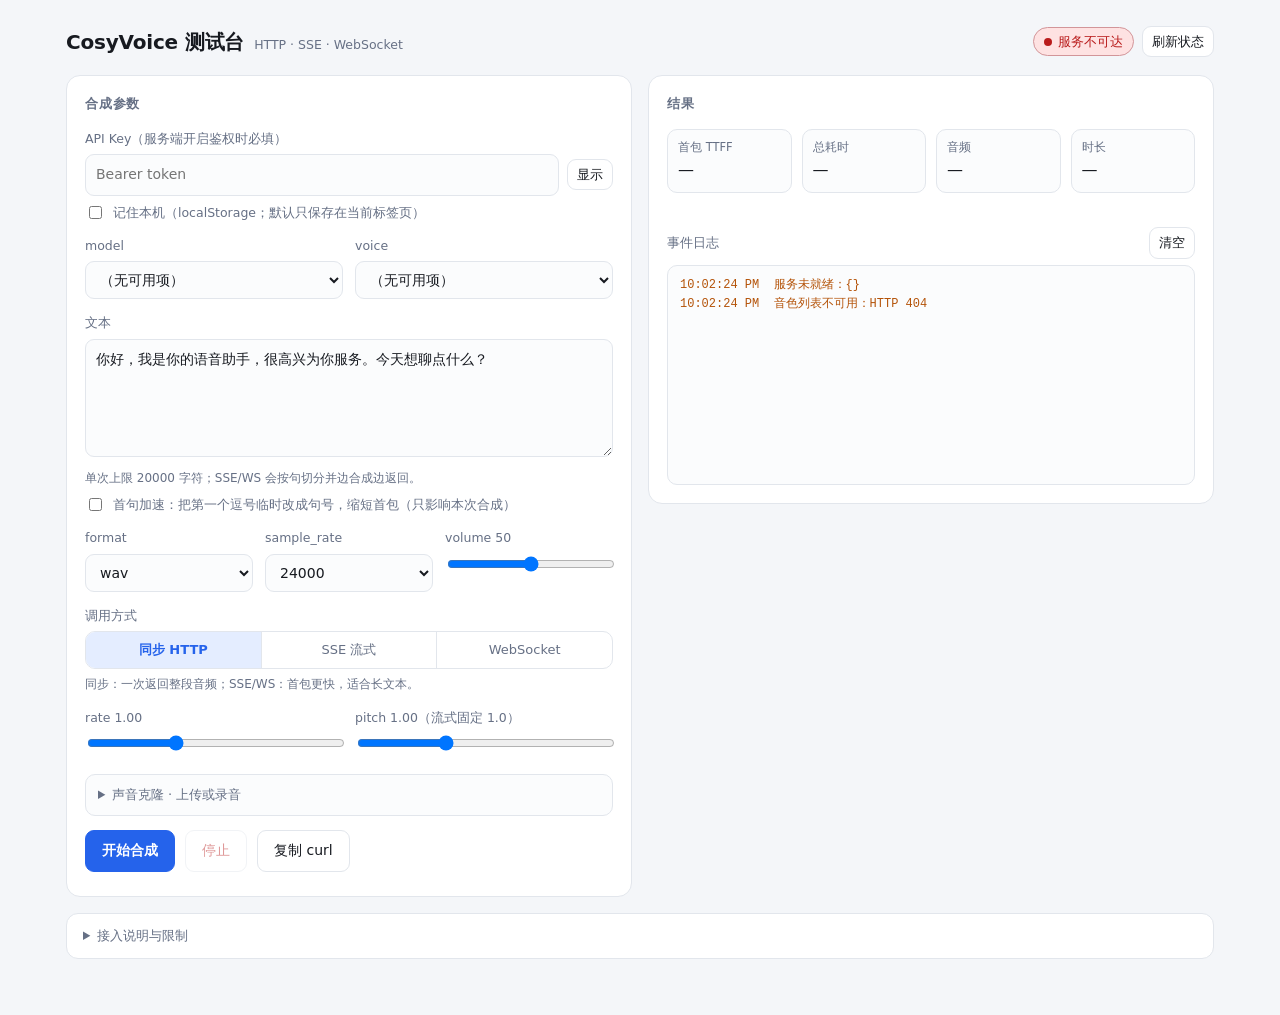
==== commit dc1d2cb8: "feat(ui): 增加首句加速开关，SSE/WS 首包降至约 0.8s - 把第一个逗号临时改成句号以缩短 CosyVoice 首句，从而更早产出首块音频 - SSE 与 WebSocket 两条路" ====
--- a/packages/runtime/src/cosyvoice_runtime/web/index.html
+++ b/packages/runtime/src/cosyvoice_runtime/web/index.html
@@ -187,6 +187,10 @@
         <label for="text">文本</label>
         <textarea id="text" spellcheck="false">你好，我是你的语音助手，很高兴为你服务。今天想聊点什么？</textarea>
         <div class="hint">单次上限 20000 字符；SSE/WS 会按句切分并边合成边返回。</div>
+        <div class="inline" style="margin-top:7px">
+          <input type="checkbox" id="fast-first">
+          <label for="fast-first">首句加速：把第一个逗号临时改成句号，缩短首包（只影响本次合成）</label>
+        </div>
       </div>
 
       <div class="row three">
@@ -359,7 +363,7 @@
   const els = {
     status: $('status'), statusText: $('status-text'), refresh: $('refresh'),
     apiKey: $('api-key'), toggleKey: $('toggle-key'), remember: $('remember-key'),
-    model: $('model'), voice: $('voice'), text: $('text'),
+    model: $('model'), voice: $('voice'), text: $('text'), fastFirst: $('fast-first'),
     format: $('format'), sampleRate: $('sample-rate'),
     volume: $('volume'), volumeVal: $('volume-val'),
     rate: $('rate'), rateVal: $('rate-val'), pitch: $('pitch'), pitchVal: $('pitch-val'),
@@ -423,6 +427,16 @@
     return new Blob([header, pcm], { type: 'audio/wav' });
   }
   const MIME = { pcm: 'audio/L16', wav: 'audio/wav', mp3: 'audio/mpeg', opus: 'audio/opus' };
+
+  // CosyVoice splits at sentence endings (。！？), not commas. Rewriting the
+  // first comma to a period makes the first synthesized sentence much shorter,
+  // so the first audio chunk arrives sooner. Opt-in only: it changes prosody.
+  function fastFirstSentence(text) {
+    if (!els.fastFirst || !els.fastFirst.checked) return text;
+    const index = text.search(/[，,]/);
+    if (index < 0) return text;
+    return text.slice(0, index) + '。' + text.slice(index + 1);
+  }
 
   function log(message, level) {
     const line = document.createElement('div');
@@ -628,7 +642,7 @@
   // ---------------------------------------------------------------- request
   function requestBody() {
     const input = {
-      text: els.text.value,
+      text: fastFirstSentence(els.text.value),
       voice: els.voice.value,
       format: els.format.value,
       sample_rate: Number(els.sampleRate.value),
@@ -837,7 +851,7 @@
           log('WS task-started', 'dim');
           send({
             header: { action: 'continue-task', task_id: taskId, streaming: 'duplex' },
-            payload: { input: { text: els.text.value } },
+            payload: { input: { text: fastFirstSentence(els.text.value) } },
           });
           send({
             header: { action: 'finish-task', task_id: taskId, streaming: 'duplex' },
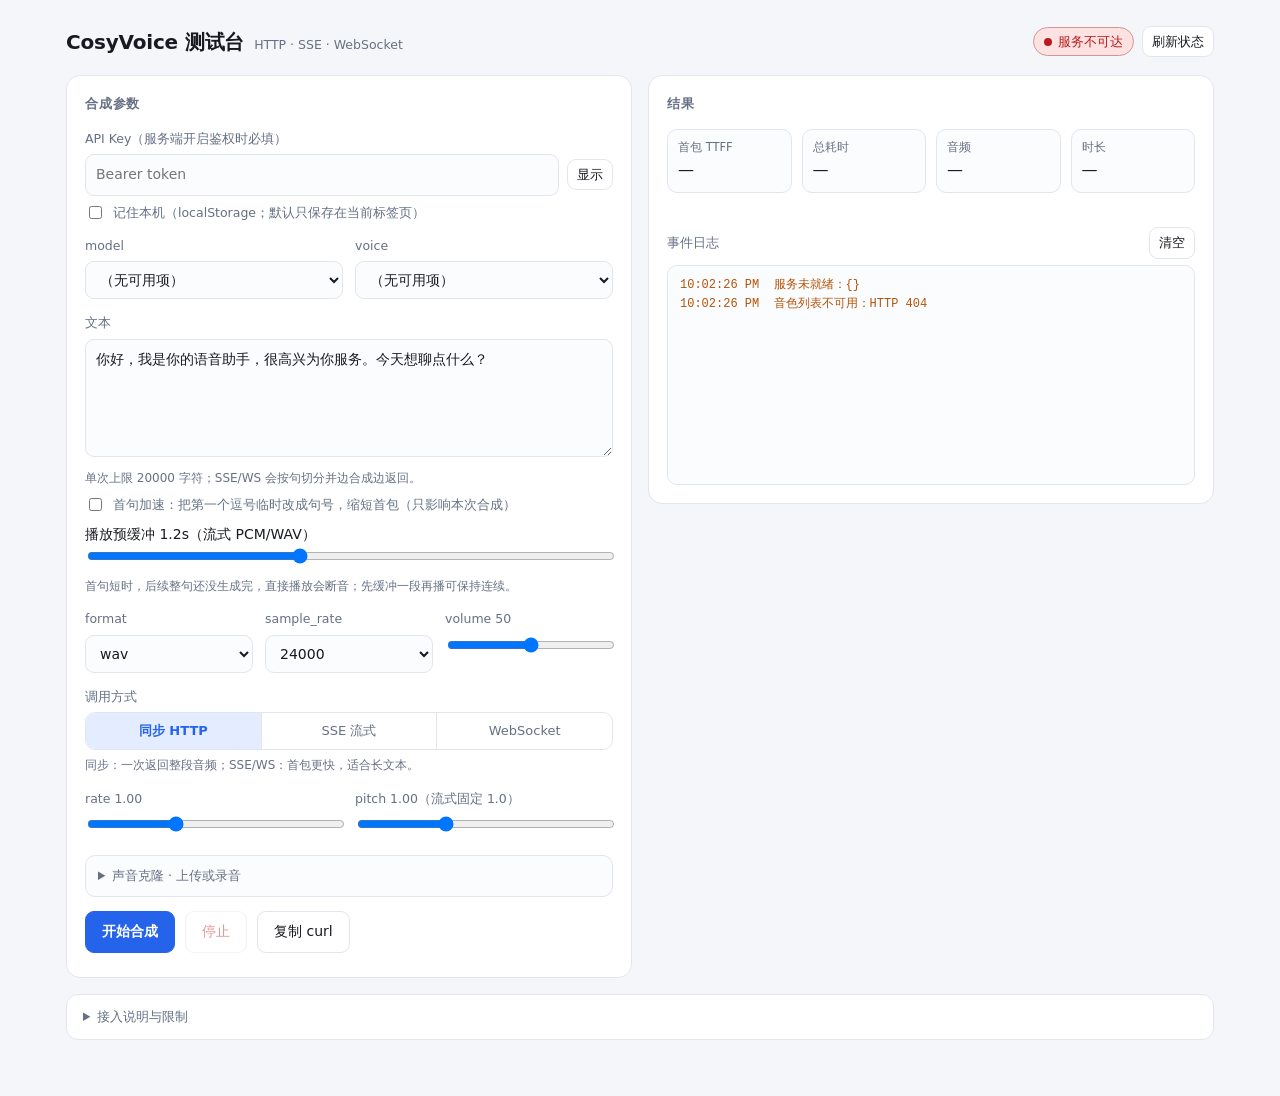
==== commit 76e01e8f: "feat(ui): 流式播放预缓冲，避免首句短导致后续断音 - PcmSink 增加可调预缓冲（默认 1.2s，0-3s），缓冲足够后再开始调度播放 - 首句加速与预缓冲可组合：首包仍约 0.8s， " ====
--- a/packages/runtime/src/cosyvoice_runtime/web/index.html
+++ b/packages/runtime/src/cosyvoice_runtime/web/index.html
@@ -190,6 +190,11 @@
         <div class="inline" style="margin-top:7px">
           <input type="checkbox" id="fast-first">
           <label for="fast-first">首句加速：把第一个逗号临时改成句号，缩短首包（只影响本次合成）</label>
+        </div>
+        <div style="margin-top:10px">
+          <label for="prebuffer">播放预缓冲 <span id="prebuffer-val">1.2</span>s（流式 PCM/WAV）</label>
+          <input type="range" id="prebuffer" min="0" max="3" step="0.1" value="1.2" style="width:100%">
+          <div class="hint">首句短时，后续整句还没生成完，直接播放会断音；先缓冲一段再播可保持连续。</div>
         </div>
       </div>
 
@@ -364,6 +369,7 @@
     status: $('status'), statusText: $('status-text'), refresh: $('refresh'),
     apiKey: $('api-key'), toggleKey: $('toggle-key'), remember: $('remember-key'),
     model: $('model'), voice: $('voice'), text: $('text'), fastFirst: $('fast-first'),
+    prebuffer: $('prebuffer'), prebufferVal: $('prebuffer-val'),
     format: $('format'), sampleRate: $('sample-rate'),
     volume: $('volume'), volumeVal: $('volume-val'),
     rate: $('rate'), rateVal: $('rate-val'), pitch: $('pitch'), pitchVal: $('pitch-val'),
@@ -498,7 +504,7 @@
 
   // ---------------------------------------------------------------- players
   class PcmSink {
-    constructor(sampleRate, stripHeader) {
+    constructor(sampleRate, stripHeader, leadSeconds = 1.2) {
       this.rate = sampleRate;
       this.strip = stripHeader ? 44 : 0;
       this.ctx = new (window.AudioContext || window.webkitAudioContext)();
@@ -507,6 +513,13 @@
       this.tail = null;
       this.sources = new Set();
       this.closed = false;
+      // Jitter buffer: a short first sentence can finish playing before the
+      // next (long) sentence has been generated. Wait for this many seconds of
+      // audio before starting playback so the stream stays continuous.
+      this.lead = Math.max(0, Number(leadSeconds) || 0);
+      this.pending = [];
+      this.pendingSeconds = 0;
+      this.started = this.lead <= 0;
     }
     push(bytes) {
       if (this.closed) return;
@@ -532,6 +545,23 @@
       const buffer = this.ctx.createBuffer(1, samples.length, this.rate);
       const channel = buffer.getChannelData(0);
       for (let i = 0; i < samples.length; i += 1) channel[i] = samples[i] / 32768;
+      if (!this.started) {
+        this.pending.push(buffer);
+        this.pendingSeconds += buffer.duration;
+        if (this.pendingSeconds >= this.lead) this.start();
+        return;
+      }
+      this.schedule(buffer);
+    }
+    start() {
+      if (this.started || this.closed) return;
+      this.started = true;
+      const pending = this.pending;
+      this.pending = [];
+      this.pendingSeconds = 0;
+      for (const buffer of pending) this.schedule(buffer);
+    }
+    schedule(buffer) {
       const source = this.ctx.createBufferSource();
       source.buffer = buffer;
       source.connect(this.ctx.destination);
@@ -541,9 +571,13 @@
       source.onended = () => this.sources.delete(source);
       this.sources.add(source);
     }
-    finish() { return null; }
+    finish() {
+      this.start();
+      return null;
+    }
     stop() {
       this.closed = true;
+      this.pending = [];
       for (const source of this.sources) { try { source.stop(); } catch { /* already stopped */ } }
       this.sources.clear();
       try { this.ctx.close(); } catch { /* already closed */ }
@@ -614,8 +648,9 @@
   function makeSink() {
     const format = els.format.value;
     const rate = Number(els.sampleRate.value);
-    if (format === 'pcm') return new PcmSink(rate, false);
-    if (format === 'wav') return new PcmSink(rate, true);
+    const lead = Number(els.prebuffer.value);
+    if (format === 'pcm') return new PcmSink(rate, false, lead);
+    if (format === 'wav') return new PcmSink(rate, true, lead);
     if (format === 'mp3') return new Mp3Sink();
     throw new Error('流式模式不支持 opus，请改用 wav / pcm / mp3');
   }
@@ -1324,6 +1359,9 @@
   els.volume.addEventListener('input', () => { els.volumeVal.textContent = els.volume.value; });
   els.rate.addEventListener('input', () => { els.rateVal.textContent = Number(els.rate.value).toFixed(2); });
   els.pitch.addEventListener('input', () => { els.pitchVal.textContent = Number(els.pitch.value).toFixed(2); });
+  els.prebuffer.addEventListener('input', () => {
+    els.prebufferVal.textContent = Number(els.prebuffer.value).toFixed(1);
+  });
   for (const radio of document.querySelectorAll('input[name="mode"]')) {
     radio.addEventListener('change', syncModeHint);
   }
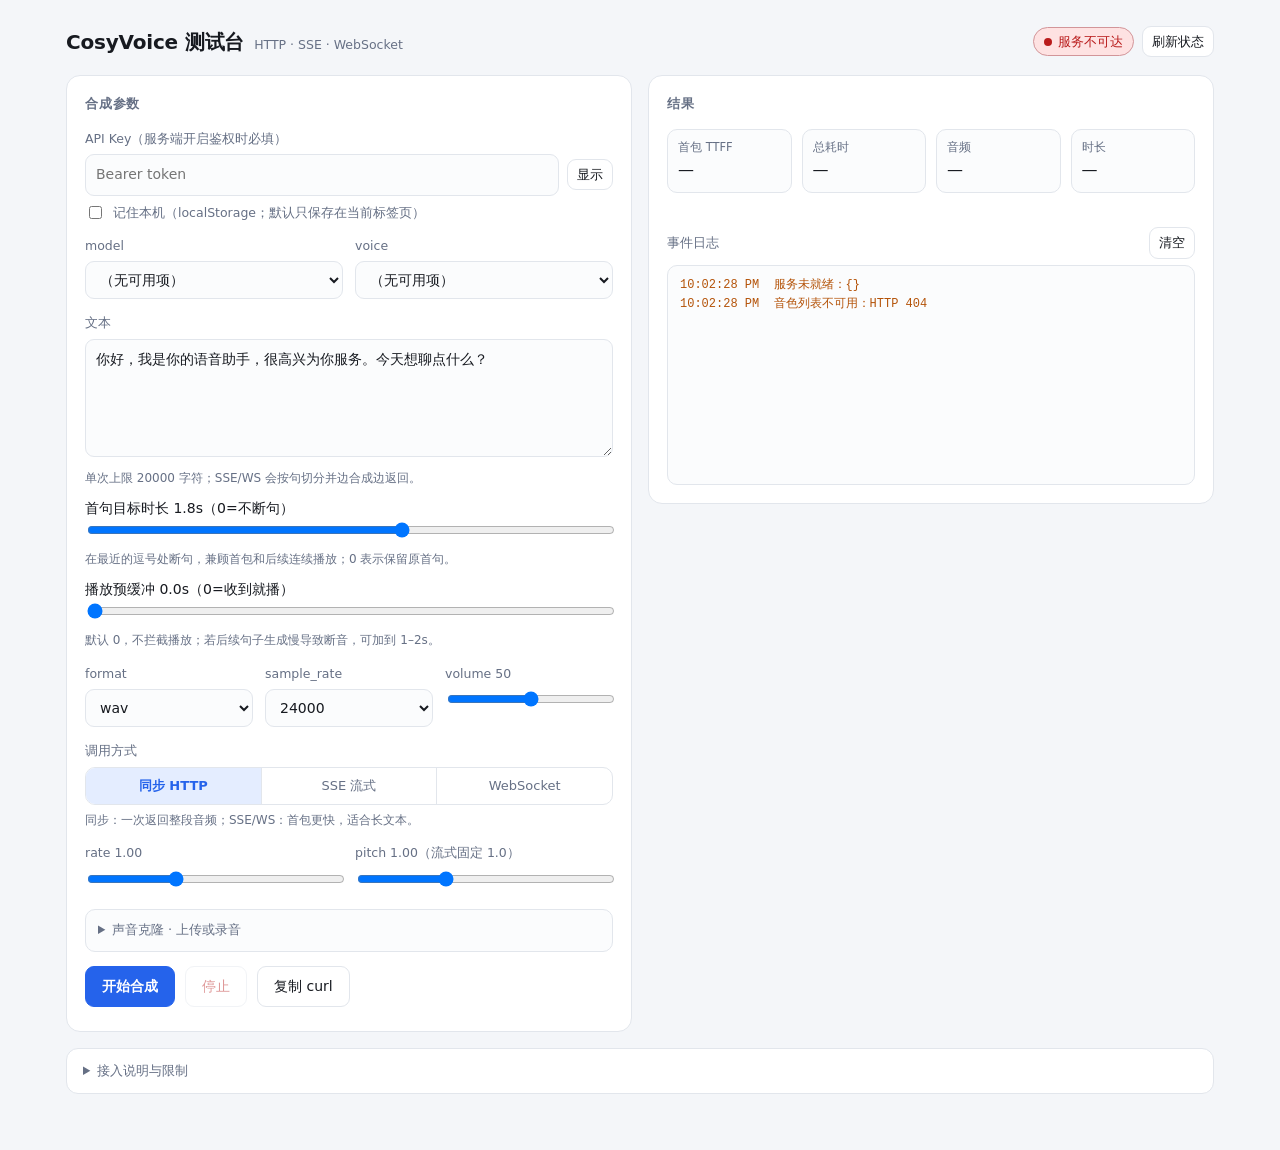
==== commit 7ca057b1: "fix(ui): 首句按目标时长断句，预缓冲默认 0 - 用“首句目标时长”（默认 1.8s）替代固定第一个逗号断句，在最近的逗号处切分 - 目标 1.8s 时默认文本 TTFF ~1.66s，首句约" ====
--- a/packages/runtime/src/cosyvoice_runtime/web/index.html
+++ b/packages/runtime/src/cosyvoice_runtime/web/index.html
@@ -187,14 +187,15 @@
         <label for="text">文本</label>
         <textarea id="text" spellcheck="false">你好，我是你的语音助手，很高兴为你服务。今天想聊点什么？</textarea>
         <div class="hint">单次上限 20000 字符；SSE/WS 会按句切分并边合成边返回。</div>
-        <div class="inline" style="margin-top:7px">
-          <input type="checkbox" id="fast-first">
-          <label for="fast-first">首句加速：把第一个逗号临时改成句号，缩短首包（只影响本次合成）</label>
-        </div>
         <div style="margin-top:10px">
-          <label for="prebuffer">播放预缓冲 <span id="prebuffer-val">1.2</span>s（流式 PCM/WAV）</label>
-          <input type="range" id="prebuffer" min="0" max="3" step="0.1" value="1.2" style="width:100%">
-          <div class="hint">首句短时，后续整句还没生成完，直接播放会断音；先缓冲一段再播可保持连续。</div>
+          <label for="first-target">首句目标时长 <span id="first-target-val">1.8</span>s（0=不断句）</label>
+          <input type="range" id="first-target" min="0" max="3" step="0.1" value="1.8" style="width:100%">
+          <div class="hint">在最近的逗号处断句，兼顾首包和后续连续播放；0 表示保留原首句。</div>
+        </div>
+        <div style="margin-top:10px">
+          <label for="prebuffer">播放预缓冲 <span id="prebuffer-val">0.0</span>s（0=收到就播）</label>
+          <input type="range" id="prebuffer" min="0" max="3" step="0.1" value="0" style="width:100%">
+          <div class="hint">默认 0，不拦截播放；若后续句子生成慢导致断音，可加到 1–2s。</div>
         </div>
       </div>
 
@@ -368,7 +369,8 @@
   const els = {
     status: $('status'), statusText: $('status-text'), refresh: $('refresh'),
     apiKey: $('api-key'), toggleKey: $('toggle-key'), remember: $('remember-key'),
-    model: $('model'), voice: $('voice'), text: $('text'), fastFirst: $('fast-first'),
+    model: $('model'), voice: $('voice'), text: $('text'),
+    firstTarget: $('first-target'), firstTargetVal: $('first-target-val'),
     prebuffer: $('prebuffer'), prebufferVal: $('prebuffer-val'),
     format: $('format'), sampleRate: $('sample-rate'),
     volume: $('volume'), volumeVal: $('volume-val'),
@@ -434,14 +436,32 @@
   }
   const MIME = { pcm: 'audio/L16', wav: 'audio/wav', mp3: 'audio/mpeg', opus: 'audio/opus' };
 
-  // CosyVoice splits at sentence endings (。！？), not commas. Rewriting the
-  // first comma to a period makes the first synthesized sentence much shorter,
-  // so the first audio chunk arrives sooner. Opt-in only: it changes prosody.
-  function fastFirstSentence(text) {
-    if (!els.fastFirst || !els.fastFirst.checked) return text;
-    const index = text.search(/[，,]/);
-    if (index < 0) return text;
-    return text.slice(0, index) + '。' + text.slice(index + 1);
+  // CosyVoice splits at sentence endings (。！？), not commas. A first sentence
+  // that is too short gives an early first chunk but the next sentence may not
+  // be generated in time, causing a playback gap. Pick the clause boundary
+  // closest to the target duration instead: early enough for TTFF, long enough
+  // to cover the next sentence at the current RTF.
+  function estimatedSpeechSeconds(text) {
+    return [...text].length * 0.18;
+  }
+
+  function shapeFirstSentence(text) {
+    const target = Number(els.firstTarget && els.firstTarget.value);
+    if (!target) return text;
+    const sentenceEnd = text.search(/[。！？!?]/);
+    const first = sentenceEnd >= 0 ? text.slice(0, sentenceEnd) : text;
+    if (estimatedSpeechSeconds(first) <= target) return text;
+    const boundary = /[，,、；;：:]/g;
+    let match;
+    let chosen = -1;
+    while ((match = boundary.exec(first)) !== null) {
+      if (estimatedSpeechSeconds(first.slice(0, match.index + 1)) >= target) {
+        chosen = match.index;
+        break;
+      }
+    }
+    if (chosen < 0) return text;
+    return text.slice(0, chosen) + '。' + text.slice(chosen + 1);
   }
 
   function log(message, level) {
@@ -677,7 +697,7 @@
   // ---------------------------------------------------------------- request
   function requestBody() {
     const input = {
-      text: fastFirstSentence(els.text.value),
+      text: shapeFirstSentence(els.text.value),
       voice: els.voice.value,
       format: els.format.value,
       sample_rate: Number(els.sampleRate.value),
@@ -886,7 +906,7 @@
           log('WS task-started', 'dim');
           send({
             header: { action: 'continue-task', task_id: taskId, streaming: 'duplex' },
-            payload: { input: { text: fastFirstSentence(els.text.value) } },
+            payload: { input: { text: shapeFirstSentence(els.text.value) } },
           });
           send({
             header: { action: 'finish-task', task_id: taskId, streaming: 'duplex' },
@@ -1362,6 +1382,9 @@
   els.prebuffer.addEventListener('input', () => {
     els.prebufferVal.textContent = Number(els.prebuffer.value).toFixed(1);
   });
+  els.firstTarget.addEventListener('input', () => {
+    els.firstTargetVal.textContent = Number(els.firstTarget.value).toFixed(1);
+  });
   for (const radio of document.querySelectorAll('input[name="mode"]')) {
     radio.addEventListener('change', syncModeHint);
   }
